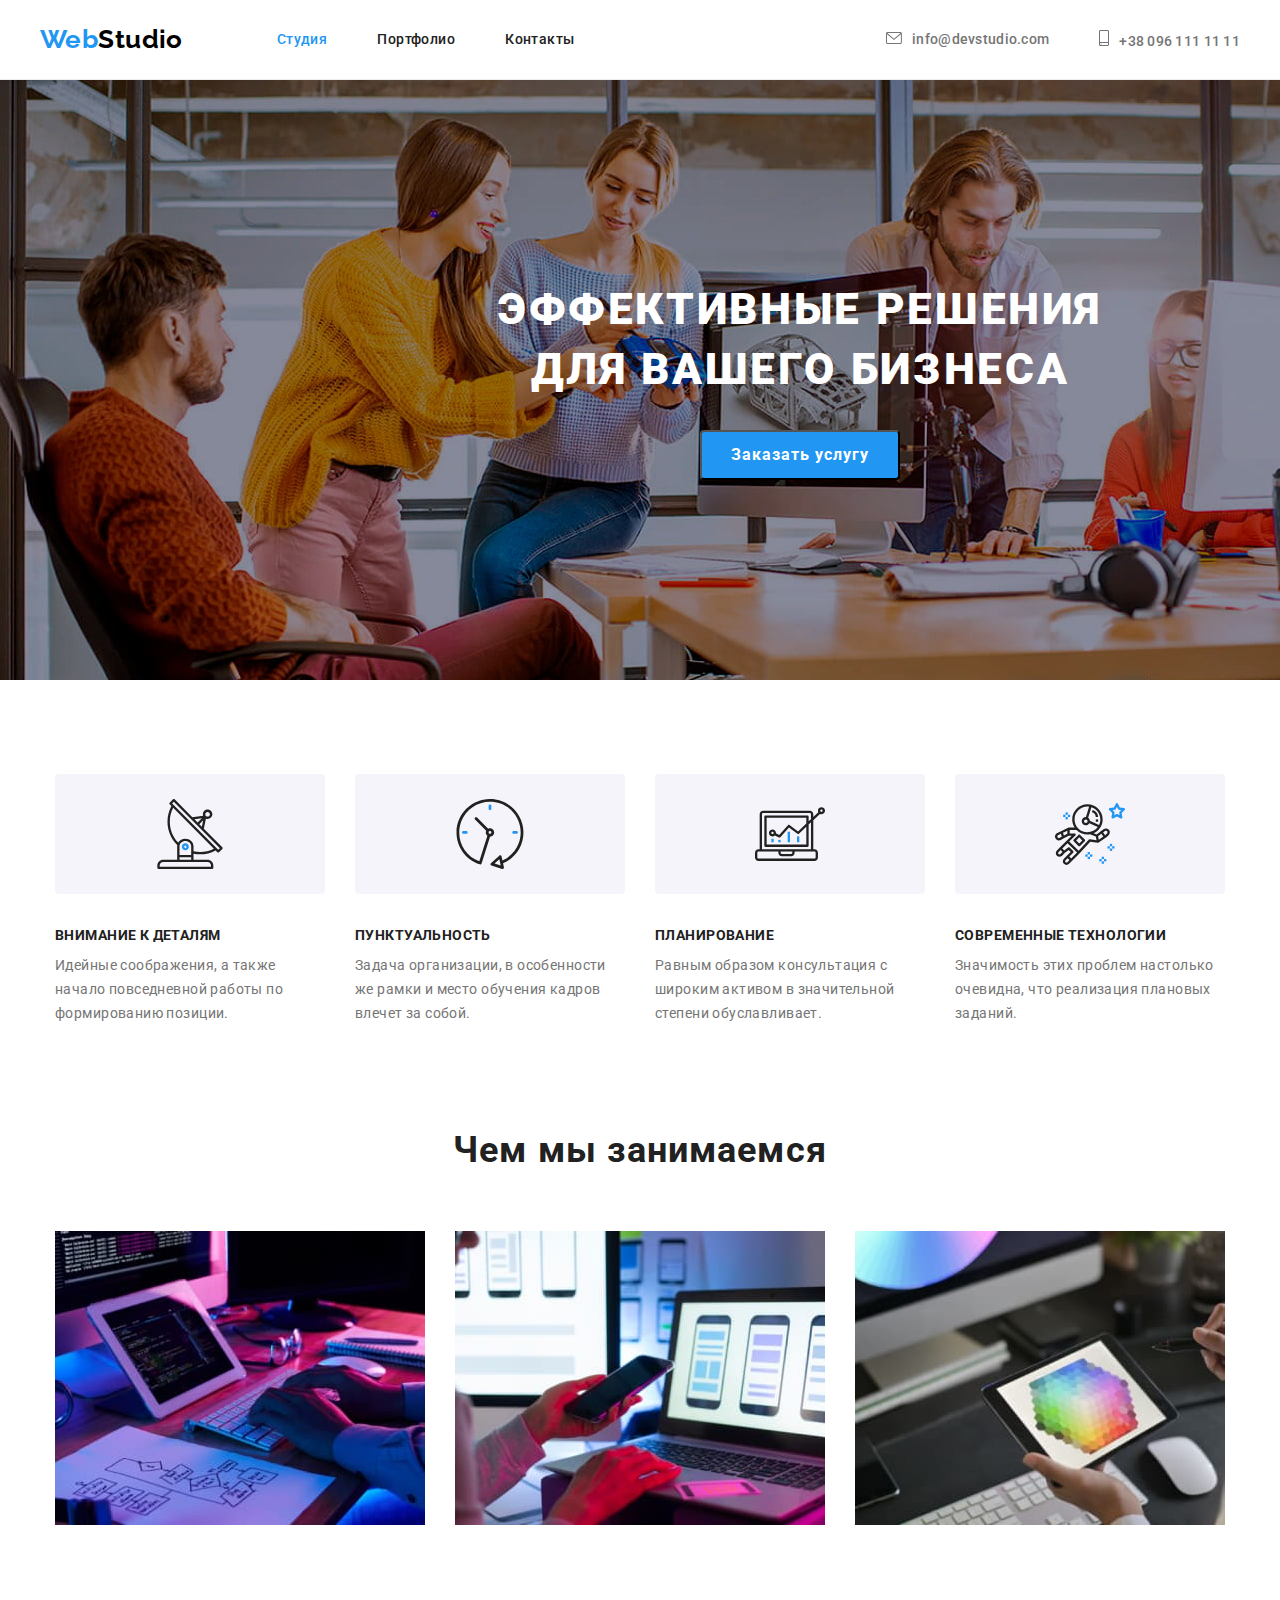
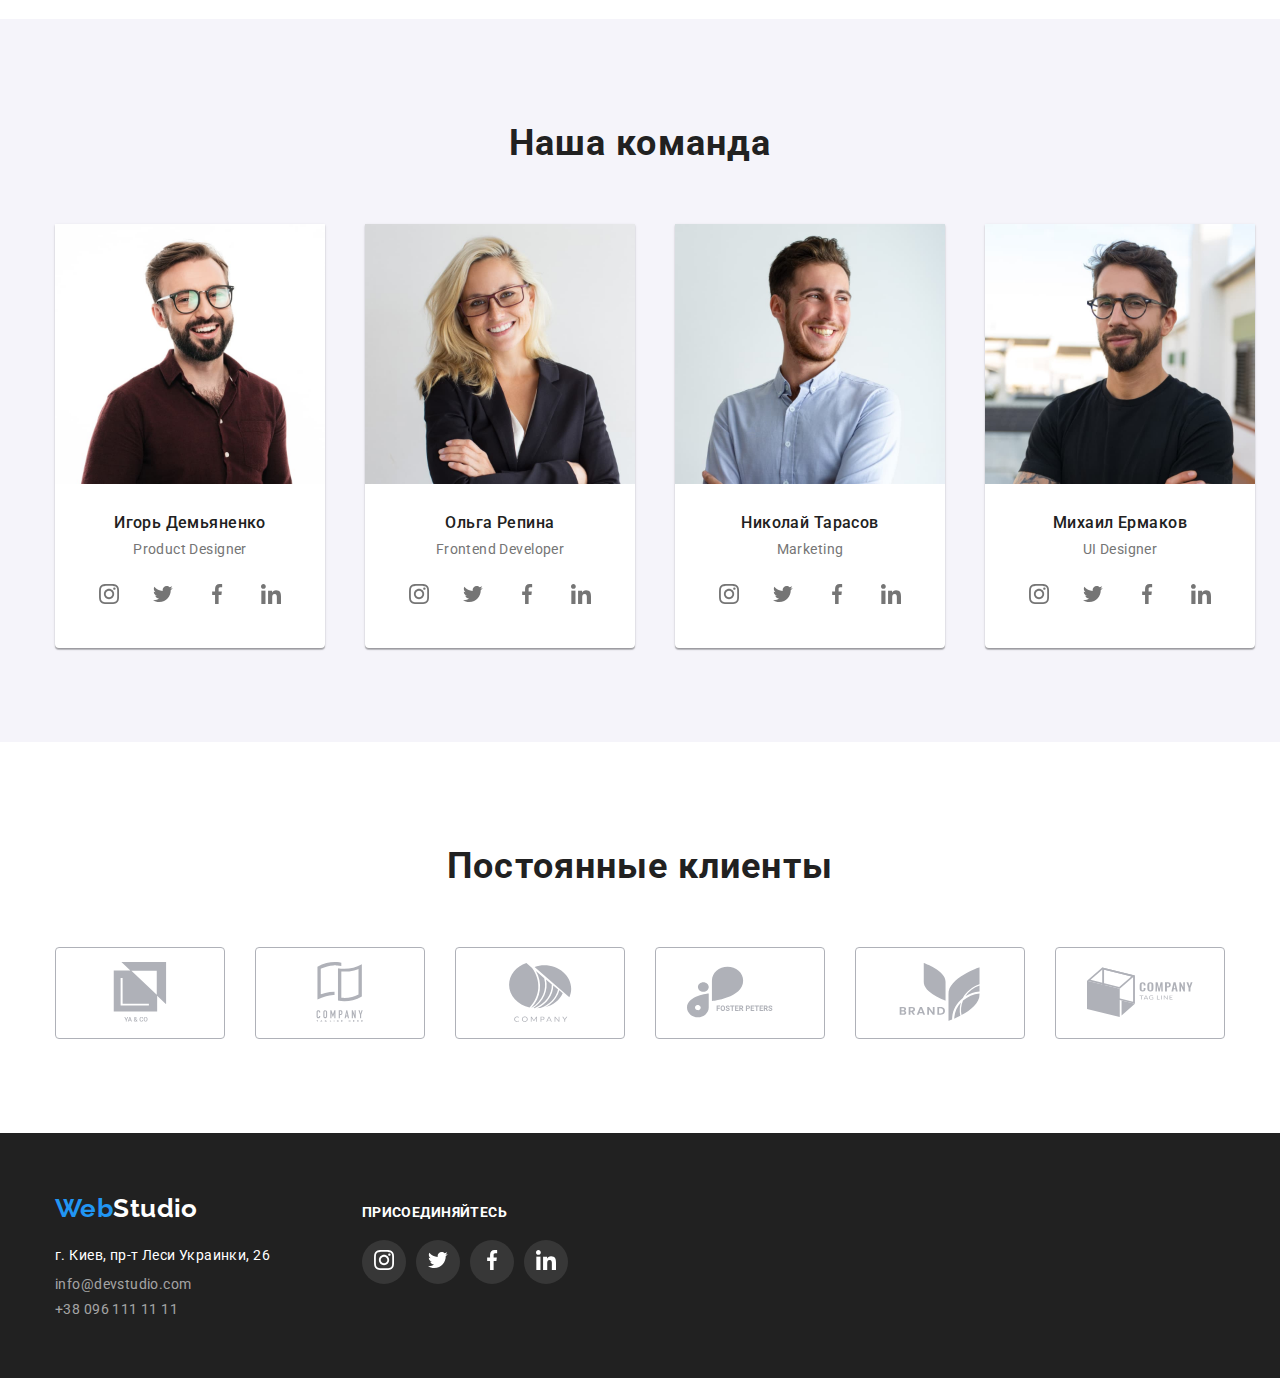
==== index.html @ beac00eb "Initial commit" ====
<!DOCTYPE html>
<html lang="ru">
  <head>
    <meta charset="UTF-8" />
    <meta http-equiv="X-UA-Compatible" content="IE=edge" />
    <meta name="viewport" content="width=device-width, initial-scale=1.0" />
    <link rel="preconnect" href="https://fonts.googleapis.com" />
    <link rel="preconnect" href="https://fonts.gstatic.com" crossorigin />
    <link
      href="https://fonts.googleapis.com/css2?family=Raleway:wght@700&family=Roboto:wght@400;500;700;900&display=swap"
      rel="stylesheet"
    />
    <link
      rel="stylesheet"
      href="https://cdnjs.cloudflare.com/ajax/libs/modern-normalize/1.1.0/modern-normalize.css"
    />
    <link rel="stylesheet" href="./css/style.css" />
    <title>WebStudio</title>
  </head>
  <body>
    <header class="header">
      <div class="container">
        <a class="logo link" href="./index.html">Web<span class="logo-secondary">Studio</span></a>
        <nav class="nav">
          <ul class="nav-list list">
            <li class="nav-list-item">
              <a class="nav-link link current" href="./index.html">Студия</a>
            </li>
            <li class="nav-list-item">
              <a class="nav-link link" href="./portfolio.html">Портфолио</a>
            </li>
            <li class="nav-list-item"><a class="nav-link link" href="">Контакты</a></li>
          </ul>
        </nav>
        <ul class="header-list list">
          <li class="header-list-item">
         
              <a class="header-link link" href="mailto:info@devstudio.com"><svg class="header-list-icon" width="16" height="12">
                <use href="./img/symbol-defs-notomg.svg#icon-envelope"></use>
              </svg>info@devstudio.com</a>
            
          </li>
          <li class="header-list-item">
            
            <a class="header-link link" href="tel:+380961111111"><svg class="header-list-icon" width="10" height="16">
              <use href="./img/symbol-defs-notomg.svg#icon-smartphone"></use>
            </svg>+38 096 111 11 11</a>
          </li>
        </ul>
      </div>
    </header>
    <main>
      <section class="hero">
        <h1 class="hero-title">
          Эффективные решения<br />
          для вашего бизнеса
        </h1>
        <button class="hero-button" type="button">Заказать услугу</button>
      </section>
      <!--Second section- About us-->
      <section class="about-us section">
        <div class="container">
          <h2 class="visually-hidden">Преимущества</h2>
          <ul class="about-list list">
            <li class="about-list-item">
              <svg class="about-icon">
                <use href="./img/symbol-defs-notomg.svg#icon-antenna"></use>
              </svg>
              <h3 class="about-us-title">Внимание к деталям</h3>
              <p class="about-txt">
                Идейные соображения, а также начало повседневной работы по формированию позиции.
              </p>
            </li>
            <li class="about-list-item">
              <svg class="about-icon">
                <use href="./img/symbol-defs-notomg.svg#icon-clock"></use>
              </svg>
              <h3 class="about-us-title">Пунктуальность</h3>
              <p class="about-txt">
                Задача организации, в особенности же рамки и место обучения кадров влечет за собой.
              </p>
            </li>
            <li class="about-list-item">
              <svg class="about-icon">
                <use href="./img/symbol-defs-notomg.svg#icon-diagram"></use>
              </svg>
              <h3 class="about-us-title">Планирование</h3>
              <p class="about-txt">
                Равным образом консультация с широким активом в значительной степени обуславливает.
              </p>
            </li>
            <li class="about-list-item">
              <svg class="about-icon">
                <use href="./img/symbol-defs-notomg.svg#icon-astronaut"></use>
              </svg>
              <h3 class="about-us-title">Современные технологии</h3>
              <p class="about-txt">
                Значимость этих проблем настолько очевидна, что реализация плановых заданий.
              </p>
            </li>
          </ul>
        </div>
      </section>
      <!--3 section Works-->
      <section class="works section">
        <div class="container">
          <h2 class="title">Чем мы занимаемся</h2>
          <ul class="works-list list">
            <li class="worl-list-item">
              <a class="work-list-link link" href="./index.html">
                <img src="./img/wedo/squoosh/wedo1.jpg" alt="Кодинг" width="370" />
              </a>
            </li>
            <li class="worl-list-item">
              <a class="work-list-link link" href="">
                <img
                  src="./img/wedo/squoosh/wedo2.jpg"
                  alt="Прототипы мбильных приложений на ноутбуке"
                  width="370"
                />
              </a>
            </li>
            <li class="worl-list-item">
              <a class="work-list-link link" href="">
                <img
                  src="./img/wedo/squoosh/wedo3.jpg"
                  alt="Дизайнер выбирает цвет на цифровой палитре"
                  width="370"
                />
              </a>
            </li>
          </ul>
        </div>
      </section>
      <!--4 section Our team-->
      <section class="team section">
        <div class="container">
          <h2 class="title">Наша команда</h2>
          <ul class="team-list list container">
            <li class="team-list-item">
              <img src="./img/team/squoosh/team1.jpg" alt="Игорь Демьяненко" width="270" />
              <h3 class="team-title">Игорь Демьяненко</h3>
              <p class="team-text" lang="en">Product Designer</p>
              <ul class="team-soc-list list">
                <li class="t-soc-item"><a href="">
                  <svg class="t-soc-icons">
                    <use href="./img/symbol-defs-notomg.svg#icon-instagram"></use>
                  </svg>
                </a></li>
                <li class="t-soc-item"><a href="">
                  <svg class="t-soc-icons">
                    <use href="./img/symbol-defs-notomg.svg#icon-twitter"></use>
                  </svg>
                </a></li>
                <li class="t-soc-item"><a href="">
                  <svg class="t-soc-icons">
                    <use href="./img/symbol-defs-notomg.svg#icon-facebook"></use>
                  </svg>
                </a></li>
                <li class="t-soc-item"><a href="">
                  <svg class="t-soc-icons">
                    <use href="./img/symbol-defs-notomg.svg#icon-linkedin"></use>
                  </svg>
                </a></li>
              </ul>
            </li>
            <li class="team-list-item">
              <img src="img/team/squoosh/team2.jpg" alt="Ольга Репина" width="270" />
              <h3 class="team-title">Ольга Репина</h3>
              <p class="team-text" lang="en">Frontend Developer</p>
              <ul class="team-soc-list list">
                <li class="t-soc-item"><a href="">
                  <svg class="t-soc-icons">
                    <use href="./img/symbol-defs-notomg.svg#icon-instagram"></use>
                  </svg>
                </a></li>
                <li class="t-soc-item"><a href="">
                  <svg class="t-soc-icons">
                    <use href="./img/symbol-defs-notomg.svg#icon-twitter"></use>
                  </svg>
                </a></li>
                <li class="t-soc-item"><a href="">
                  <svg class="t-soc-icons">
                    <use href="./img/symbol-defs-notomg.svg#icon-facebook"></use>
                  </svg>
                </a></li>
                <li class="t-soc-item"><a href="">
                  <svg class="t-soc-icons">
                    <use href="./img/symbol-defs-notomg.svg#icon-linkedin"></use>
                  </svg>
                </a></li>
              </ul>
            </li>
            <li class="team-list-item">
              <img src="./img/team/squoosh/team3.jpg" alt="Николай Тарасов" width="270" />
              <h3 class="team-title">Николай Тарасов</h3>
              <p class="team-text" lang="en">Marketing</p>
              <ul class="team-soc-list list">
                <li class="t-soc-item"><a href="">
                  <svg class="t-soc-icons">
                    <use href="./img/symbol-defs-notomg.svg#icon-instagram"></use>
                  </svg>
                </a></li>
                <li class="t-soc-item"><a href="">
                  <svg class="t-soc-icons">
                    <use href="./img/symbol-defs-notomg.svg#icon-twitter"></use>
                  </svg>
                </a></li>
                <li class="t-soc-item"><a href="">
                  <svg class="t-soc-icons">
                    <use href="./img/symbol-defs-notomg.svg#icon-facebook"></use>
                  </svg>
                </a></li>
                <li class="t-soc-item"><a href="">
                  <svg class="t-soc-icons">
                    <use href="./img/symbol-defs-notomg.svg#icon-linkedin"></use>
                  </svg>
                </a></li>
              </ul>
            </li>
            <li class="team-list-item">
              <img src="./img/team/squoosh/team4.jpg" alt="Михаил Ермаков" width="270" />
              <h3 class="team-title">Михаил Ермаков</h3>
              <p class="team-text" lang="en">UI Designer</p>
              <ul class="team-soc-list list">
                <li class="t-soc-item"><a href="">
                  <svg class="t-soc-icons">
                    <use href="./img/symbol-defs-notomg.svg#icon-instagram"></use>
                  </svg>
                </a></li>
                <li class="t-soc-item"><a href="">
                  <svg class="t-soc-icons">
                    <use href="./img/symbol-defs-notomg.svg#icon-twitter"></use>
                  </svg>
                </a></li>
                <li class="t-soc-item"><a href="">
                  <svg class="t-soc-icons">
                    <use href="./img/symbol-defs-notomg.svg#icon-facebook"></use>
                  </svg>
                </a></li>
                <li class="t-soc-item"><a href="">
                  <svg class="t-soc-icons">
                    <use href="./img/symbol-defs-notomg.svg#icon-linkedin"></use>
                  </svg>
                </a></li>
              </ul>
            </li>
          </ul>
        </div>
      </section>
      <section class="clients section">
        <div class="container">
          <h2 class="title">Постоянные клиенты</h2>
          <ul class="clients-list list">
            <li class="clients-list-item">
              <a class="client-link link" href="">
                <svg class="client-icon">
                <use href="./img/symbol-defs-notomg.svg#icon-client-1"></use>
                </svg>
              </a>
            </li>
            <li class="clients-list-item">
              <a class="client-link link" href="">
                <svg class="client-icon">
                <use href="./img/symbol-defs-notomg.svg#icon-client-2"></use>
                </svg>
              </a>
            </li>
            <li class="clients-list-item">
              <a class="client-link link" href="">
                <svg class="client-icon">
                <use href="./img/symbol-defs-notomg.svg#icon-client-3"></use>
                </svg>
              </a>
            </li>
            <li class="clients-list-item">
              <a class="client-link link" href="">
                <svg class="client-icon">
                <use href="./img/symbol-defs-notomg.svg#icon-client-4"></use>
                </svg>
              </a>
            </li>
            <li class="clients-list-item">
              <a class="client-link link" href="">
                <svg class="client-icon">
                <use href="./img/symbol-defs-notomg.svg#icon-client-5"></use>
                </svg>
              </a>
            </li>
            <li class="clients-list-item">
              <a class="client-link link" href="">
                <svg class="client-icon">
                <use href="./img/symbol-defs-notomg.svg#icon-client-6"></use>
                </svg>
              </a>
            </li>
          </ul>
        </div>
      </section>
      
    </main>
    <footer class="footer">
      <div class="container">
        <div class="footer-nav">
          <a class="logo link" href="./index.html"
          >Web<span class="logo-secondary-footer">Studio</span></a
        >
        <address class="address">
          <ul class="address-list list">
            <li class="address-list-item">
              <a
                class="footer-adress link"
                href="https://www.google.com/maps/place/%D0%B1%D1%83%D0%BB%D1%8C%D0%B2%D0%B0%D1%80+%D0%9B%D0%B5%D1%81%D1%96+%D0%A3%D0%BA%D1%80%D0%B0%D1%97%D0%BD%D0%BA%D0%B8,+26,+%D0%9A%D0%B8%D1%97%D0%B2,+02000/@50.4265807,30.5361971,17z/data=!3m1!4b1!4m5!3m4!1s0x40d4cf0e033ecbe9:0x57a4dffefec77da0!8m2!3d50.4265807!4d30.5383858"
                target="_blank"
                rel="noreferrer noopener"
                >г. Киев, пр-т Леси Украинки, 26</a
              >
            </li>
            <li class="address-list-item">
              <a class="footer-link link" href="mailto:info@devstudio.com">info@devstudio.com</a>
            </li>
            <li class="address-list-item">
              <a class="footer-link link" href="tel:+380961111111">+38 096 111 11 11</a>
            </li>
          </ul>
        </address>
        </div>
        <div class="join-box">
          <h2 class="join-title">Присоединяйтесь</h2>
          <ul class="footer-join-list list">
            <li class="join-item"><a href="">
              <svg class="soc-icons">
                <use href="./img/symbol-defs-notomg.svg#icon-instagram"></use>
              </svg>
            </a></li>
            <li class="join-item"><a href="">
              <svg class="soc-icons">
                <use href="./img/symbol-defs-notomg.svg#icon-twitter"></use>
              </svg>
            </a></li>
            <li class="join-item"><a href="">
              <svg class="soc-icons">
                <use href="./img/symbol-defs-notomg.svg#icon-facebook"></use>
              </svg>
            </a></li>
            <li class="join-item"><a href="">
              <svg class="soc-icons">
                <use href="./img/symbol-defs-notomg.svg#icon-linkedin"></use>
              </svg>
            </a></li>
          </ul>
        </div>
        </div>
    </footer>
  </body>
</html>
---- css/style.css ----
:root {
  --brend-color-: #2196f3;
  --main-text-color-: #757575;
  --logo-sec-color-: #000000;
  --sec-text-color-: #212121;
  --sec-bg-color-: #f5f4fa;
  --white-color: #ffffff;
}

h1,
h2,
h3,
p,
address {
  margin: 0;
}

ul {
  margin: 0;
  padding: 0;
}

img {
  display: block;
  max-width: 100%;
  height: auto;
}

body {
  margin: 0;

  font-family: Roboto, sans-serif;
  color: var(--main-text-color-);
  font-size: 14px;
  line-height: 1.14;
  letter-spacing: 0.03em;
  background-color: var(--white-color);
}
.container {
  width: 1200px;
  padding: 0 15px;
  margin-left: auto;
  margin-right: auto;
}

.title {
  margin-bottom: 50px;

  color: var(--sec-text-color-);
  font-weight: 700;
  font-size: 36px;
  line-height: 1.7;
  text-align: center;
  letter-spacing: 0.03em;
}
.link {
  text-decoration: none;
}

.list {
  list-style: none;
  padding-left: 0;
}
/* NAV */

.header {
  display: flex;
  height: 80px;
  border-bottom: 1px solid #ececec;
}

.header .container {
  display: flex;
  align-items: center;
  padding: 0 15px;

  width: 1200px;

  padding: 0;
  margin-left: auto;
  margin-right: auto;
}

.nav-list {
  display: flex;
}
.nav-list-item {
  margin-right: 50px;
}
.nav-list-item:last-child {
  margin-right: 0;
}
.header-list {
  display: flex;
  margin-left: auto;
  justify-content: flex-end;
  align-items: center;
}
.header-list-item {
  margin-right: 50px;
}
.header-list-item:last-child {
  margin-right: 0;
}
.nav .link {
  color: var(--sec-text-color-);
  font-weight: 500;
}
.nav .link:focus,
.nav .link:hover {
  color: var(--brend-color-);
}

.nav .link.current {
  color: var(--brend-color-);
}

.header-link {
  font-weight: 500;
  letter-spacing: 0.02em;
  color: var(--main-text-color-);
  text-decoration: none;
}

.header-link:hover,
.header-link:focus {
  color: var(--brend-color-);
  }

.header-list-icon {
  fill:var(--main-text-color-);
  margin-right: 10px;
}

.header-link:hover .header-list-icon{
  fill:var(--brend-color-);
}

/* LOGO */
.logo {
  display: flex;
  margin-right: 94px;

  color: var(--brend-color-);

  font-family: Raleway, sans-serif;
  font-style: normal;
  font-weight: 700;
  font-size: 26px;
  line-height: 1.19;
}
.logo-secondary {
  color: var(--logo-sec-color-);
}
.logo-secondary-footer {
  color: var(--white-color);
}
/* HERO */
.hero {
  /* background-color: var(--sec-text-color-); */
  background-image: url(/img/hero-bgi/hero-img-sqw.jpg);
  width: 1600px;
  height: 600px;
  margin: auto;

  top: 80px;
  background-color: rgba(47, 48, 58, 0.4);

  text-align: center;
  padding-top: 200px;
  padding-bottom: 200px;
}

.hero-title {
  margin-bottom: 30px;
  margin-left: auto;
  margin-right: auto;

  color: var(--white-color);
  font-weight: 900;
  font-size: 44px;
  line-height: 1.36;
  text-align: center;
  letter-spacing: 0.06em;
  text-transform: uppercase;
}
.hero-button {
  display: flex;
  margin-left: auto;
  margin-right: auto;
  min-width: 200px;
  min-height: 50px;
  border-radius: 4px;
  align-items: center;
  justify-content: center;

  background-color: var(--brend-color-);
  color: var(--white-color);
  cursor: pointer;
  font-family: inherit;
  font-style: normal;
  font-weight: 700;
  font-size: 16px;
  line-height: 1.87;

  text-align: center;
  letter-spacing: 0.06em;
}

.hero-button:focus,
.hero-button:hover {
  background-color: #188ce8;
}
.section {
  padding: 94px 0;
}

.works {
  padding-top: 0;
}

/* TEAM */
.team {
  padding-bottom: 94px;
  background-color: var(--sec-bg-color-);
}
.team-title .team-text {
  text-align: center;
  font-size: 16px;
  line-height: 1.19;
}

.about-us-title,
.team-title {
  color: var(--sec-text-color-);
  font-weight: 700;
}

.about-us-title {
  margin-bottom: 10px;
}

.about-list {
  display: flex;
}
.about-list-item {
  margin-right: 30px;
  width: 270px;
}

.about-list-item:last-child {
  margin-right: 0;
}

.about-us-title {
  text-transform: uppercase;

  font-size: 14px;
  line-height: 1.14;
}
.about-txt {
  line-height: 1.71;
}

.about-icon {
  background-color: #F5F4FA;
  margin-bottom: 30px;
  width: 270px;
  height: 120px;
  border-radius: 4px;
  padding: 25px 100px;
}

.about-icon:hover {
  box-shadow: 0px 4px 4px 0px #00000040;

}

.works-list {
  display: flex;
  padding: 0;
  justify-content: space-between;
}

.works-list-item {
  margin-right: 30px;
  width: 370px;
  height: 294px;
}

.works-list-item:last-child {
  margin-right: 0;
}

.team-list {
  display: flex;
  justify-content: space-between;
  padding: 0;
}
.team-list-item {
  width: 270px;
  background-color: var(--white-color);
  text-align: center;

  box-shadow: 0px 1px 3px rgba(0, 0, 0, 0.12), 0px 1px 1px rgba(0, 0, 0, 0.14),
    0px 2px 1px rgba(0, 0, 0, 0.2);
  border-radius: 0px 0px 4px 4px;
}

.team-title {
  margin-top: 30px;
  margin-bottom: 10px;

  font-weight: 500;
  font-size: 16px;
}

.team-text {
  margin-bottom: 16px;
}

.team-soc-list {
  display: flex;
  justify-content: center;
  margin-bottom: 30px;
}

.t-soc-item {
  display: flex;
    justify-content: center;
    align-items: center;
    
    margin-right: 10px;
    width: 44px;
    height: 44px;
    border-radius: 50%;
    background-color:var(--white-color);
}

.t-soc-item:last-child {
  margin-right: 0;
}

.t-soc-item:hover, .t-soc-item:focus {
  background-color: var(--brend-color-);
}

.t-soc-icons {
  width: 20px;
  height: 20px;

  fill:var(--main-text-color-);
}

.t-soc-icons:hover, .t-soc-icons:focus {
  fill:var(--white-color);
}

.clients-list {
  display: flex;
}

.clients-list-item {
  display: flex;
  justify-content: center;
  align-items: center;
  
  width: 170px;
  height: 92px;
  padding: 16px 32px;
  border: 1px solid #AFB1B8;
box-sizing: border-box;
border-radius: 4px;
margin-right: 30px;
color: #AFB1B8;
}

.clients-list-item:last-child {
  margin-right: 0;
}

.client-icon{
  width: 106px;
  height: 60px;
  fill: #AFB1B8;
}

.client-icon:hover, .client-icon:focus {
  fill:var(--brend-color-);
}
.clients-list-item:hover, .clients-list-item:focus {
  border-color: var(--brend-color-);
}

/* FOOTER */
.footer {
  
  background-color: var(--sec-text-color-);
  padding-top: 60px;
  padding-bottom: 60px;
}

.footer .container {
  display: flex;
  align-items: baseline;
  
}

.footer-nav {
  display: inline-block;
}

.join-box {
  display: inline-block;
  margin-left: 70px;
   
}
.address {
  margin-top: 20px;
}

.address-list-item {
  margin-bottom: 9px;
}

.address-list-item:last-child {
  margin-bottom: 0;
}

.footer-adress {
  font-style: normal;
  font-weight: 400;
  font-size: 14px;
  line-height: 1.7;
  color: var(--white-color);
}
.footer-adress:focus,
.footer-adress:hover,
.footer-link:hover,
.footer-link:focus {
  color: var(--brend-color-);
}
.footer-link {
  font-style: normal;
  color: rgba(255, 255, 255, 0.6);
}
.address-list {
  padding: 0;
}

/* Join */

.join-title {

font-weight: 700;
font-size: 14px;
line-height: 16px;
letter-spacing: 0.03em;
text-transform: uppercase;

color: var(--white-color);
margin-bottom: 20px;
}

.footer-join-list {
  display: flex;
}
.soc-icons {
  width: 20px;
  height: 20px;

  fill:var(--white-color);
}

.join-item {
  display: flex;
  justify-content: center;
  align-items: center;
  
  margin-right: 10px;
  width: 44px;
  height: 44px;
  border-radius: 50%;
  background-color: rgba(255, 255, 255, 0.1);

}

.join-item:hover {
  background-color: var(--brend-color-);
}
/* PORTFOLIO */

.filter-buttons {
  background-color: var(--sec-bg-color-);
  color: var(--sec-text-color-);
  cursor: pointer;
  font-family: inherit;
  border-color: var(--sec-bg-color-);
  font-weight: 500;
  font-size: 16px;
  line-height: 1.62;
  text-align: center;
  letter-spacing: 0.03em;
  border-radius: 4px;
}

.filter-buttons:focus,
.filter-buttons:hover {
  background-color: var(--brend-color-);
  color: var(--white-color);
  border-color: var(--brend-color-);
  box-shadow: 0px 3px 1px rgba(0, 0, 0, 0.1), 0px 1px 2px rgba(0, 0, 0, 0.08), 0px 2px 2px rgba(0, 0, 0, 0.12);

}
.filter {
  display: flex;
  justify-content: center;
  margin-bottom: 50px;
}

.filter-item {
  margin-right: 8px;
}

.filter-item:last-child {
  margin-right: 0;
}

.cards-list {
  display: flex;
  flex-wrap: wrap;
  padding: 0;
}

.cards-list-item {
  margin-right: 30px;
  margin-bottom: 30px;

  flex-basis: calc((100% - 60px) / 3);
}

.cards-list-item:nth-child(3n) {
  margin-right: 0;
}

.cards-list-item:hover,
.cards-list-item:focus {
  background: var(--white-color);
border: 1px solid #EEEEEE;
box-sizing: border-box;
box-shadow: 0px 1px 1px rgba(0, 0, 0, 0.12), 0px 4px 4px rgba(0, 0, 0, 0.06), 1px 4px 6px rgba(0, 0, 0, 0.16);
}

.card-title {
  margin-bottom: 4px;

  font-style: normal;
  font-weight: 700;
  font-size: 18px;
  line-height: 2;

  letter-spacing: 0.06em;

  color: var(--sec-text-color-);
}
.card-text {
  font-size: 16px;
  line-height: 1.86;
  letter-spacing: 0.03em;

  color: var(--main-text-color-);
}

.card-box {
  padding: 20px 24px;
  border-left: 1px solid #eee;
  border-right: 1px solid #eee;
  border-bottom: 1px solid #eee;
}

.visually-hidden {
  position: absolute;
  white-space: nowrap;
  width: 1px;
  height: 1px;
  overflow: hidden;
  border: 0;
  padding: 0;
  clip: rect(0 0 0 0);
  clip-path: inset(50%);
  margin: -1px;
}
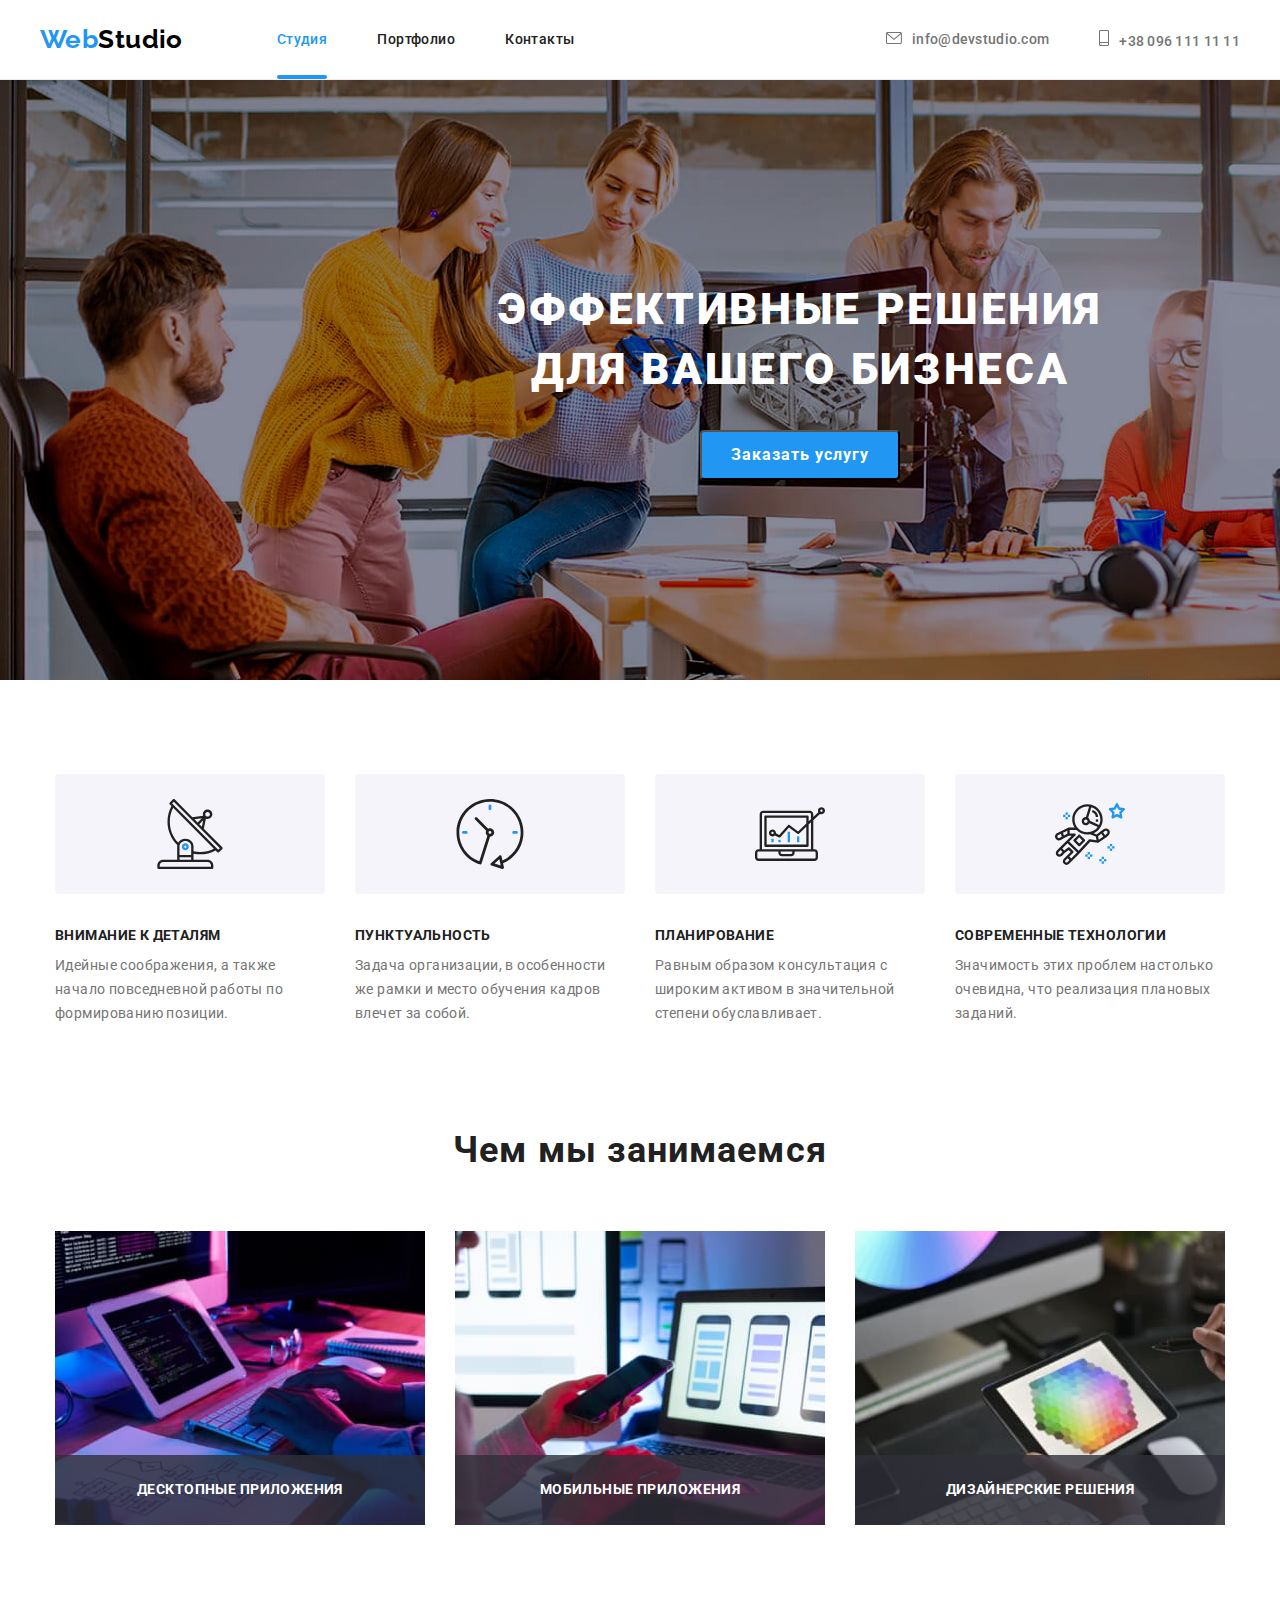
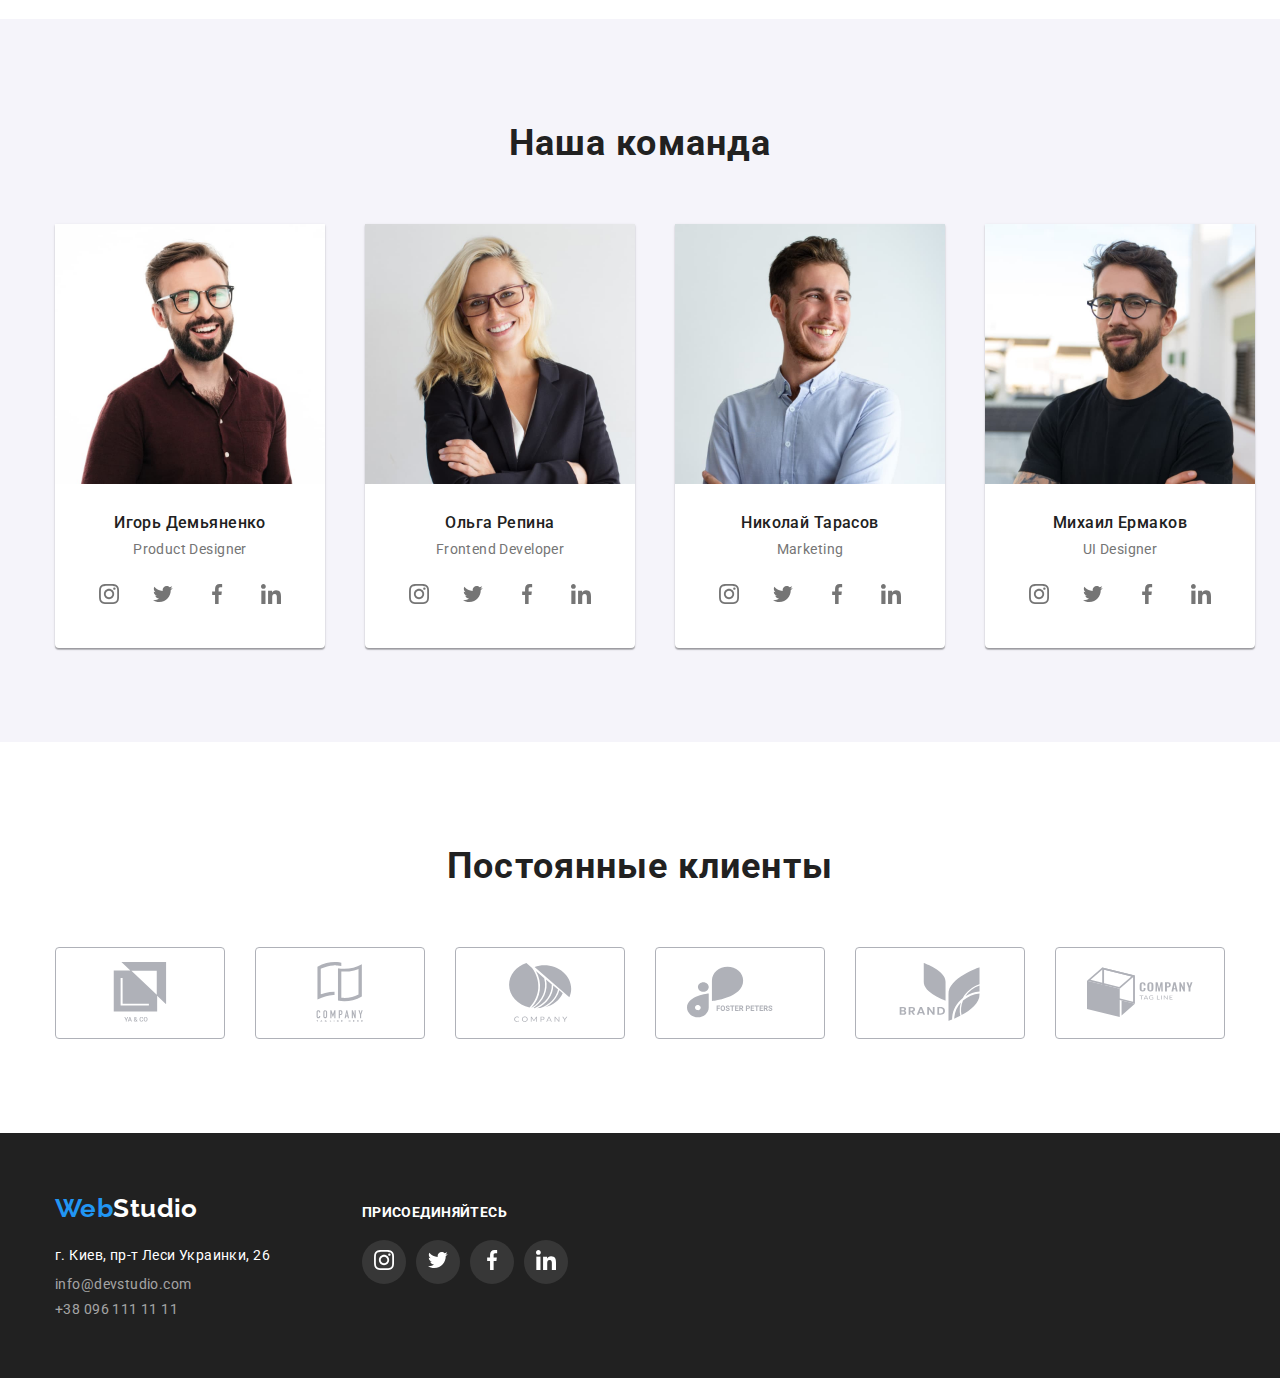
==== commit 14fb12e2: "porfolio descr add" ====
--- a/index.html
+++ b/index.html
@@ -55,7 +55,7 @@
           Эффективные решения<br />
           для вашего бизнеса
         </h1>
-        <button class="hero-button" type="button">Заказать услугу</button>
+        <button class="hero-button" type="button"data-modal-open>Заказать услугу</button>
       </section>
       <!--Second section- About us-->
       <section class="about-us section">
@@ -107,27 +107,38 @@
           <h2 class="title">Чем мы занимаемся</h2>
           <ul class="works-list list">
             <li class="worl-list-item">
-              <a class="work-list-link link" href="./index.html">
-                <img src="./img/wedo/squoosh/wedo1.jpg" alt="Кодинг" width="370" />
-              </a>
+              <div class="work-thumb">
+                <a class="work-list-link link" href="./index.html">
+                  <img src="./img/wedo/squoosh/wedo1.jpg" alt="Кодинг" width="370" />
+                  <p class="work-descr">Десктопные приложения</p>
+                </a>
+              </div>
             </li>
             <li class="worl-list-item">
-              <a class="work-list-link link" href="">
-                <img
-                  src="./img/wedo/squoosh/wedo2.jpg"
-                  alt="Прототипы мбильных приложений на ноутбуке"
-                  width="370"
-                />
-              </a>
+              <div class="work-thumb">
+                <a class="work-list-link link" href="">
+                  <img
+                    src="./img/wedo/squoosh/wedo2.jpg"
+                    alt="Прототипы мобильных приложений"
+                    width="370"
+                  />
+                </a>
+                <p class="work-descr">
+                  Мобильные приложения
+                </p>
+              </div>
             </li>
             <li class="worl-list-item">
-              <a class="work-list-link link" href="">
-                <img
-                  src="./img/wedo/squoosh/wedo3.jpg"
-                  alt="Дизайнер выбирает цвет на цифровой палитре"
-                  width="370"
-                />
-              </a>
+              <div class="work-thumb">
+                <a class="work-list-link link" href="">
+                  <img
+                    src="./img/wedo/squoosh/wedo3.jpg"
+                    alt="Дизайнер выбирает цвет на цифровой палитре"
+                    width="370"
+                  />
+                </a>
+                <p class="work-descr">Дизайнерские решения</p>
+              </div>
             </li>
           </ul>
         </div>
@@ -352,5 +363,13 @@
         </div>
         </div>
     </footer>
+
+
+    <div class="backdrop is-hidden"data-modal>
+      <div class="modal-wrapper">
+        <button type="button" class="modal-button"data-modal-close>X</button>
+      </div>
+    </div>
+    <script src="./js/modal.js"></script>
   </body>
 </html>
--- a/css/style.css
+++ b/css/style.css
@@ -103,18 +103,42 @@
   margin-right: 0;
 }
 .nav .link {
+  position: relative;
+  padding-bottom: 32px;
+  padding-top: 32px;
+
   color: var(--sec-text-color-);
   font-weight: 500;
 }
+
+.nav-list-item .current {
+  color: var(--brend-color-);
+}
+
 .nav .link:focus,
 .nav .link:hover {
   color: var(--brend-color-);
-}
-
-.nav .link.current {
-  color: var(--brend-color-);
-}
-
+
+  transition: color 250ms cubic-bezier(0.4, 0, 0.2, 1);
+}
+
+/* .nav-link .current {
+    color: var(--brend-color-);
+} */
+
+.current:after {
+  content: '';
+  position: absolute;
+  bottom: 0;
+  left: 0;
+
+  display: block;
+  width: 100%;
+  height: 4px;
+  border-radius: 2px;
+  background-color: var(--brend-color-);
+
+}
 .header-link {
   font-weight: 500;
   letter-spacing: 0.02em;
@@ -125,6 +149,7 @@
 .header-link:hover,
 .header-link:focus {
   color: var(--brend-color-);
+  transition: color 250ms cubic-bezier(0.4, 0, 0.2, 1);
   }
 
 .header-list-icon {
@@ -134,6 +159,7 @@
 
 .header-link:hover .header-list-icon{
   fill:var(--brend-color-);
+  transition: color 250ms cubic-bezier(0.4, 0, 0.2, 1);
 }
 
 /* LOGO */
@@ -210,6 +236,8 @@
 .hero-button:focus,
 .hero-button:hover {
   background-color: #188ce8;
+  box-shadow: 0px 4px 4px rgba(0, 0, 0, 0.15);
+  transition: color 250ms cubic-bezier(0.4, 0, 0.2, 1);
 }
 .section {
   padding: 94px 0;
@@ -273,6 +301,7 @@
 
 .about-icon:hover {
   box-shadow: 0px 4px 4px 0px #00000040;
+  transition: color 250ms cubic-bezier(0.4, 0, 0.2, 1);
 
 }
 
@@ -290,6 +319,29 @@
 
 .works-list-item:last-child {
   margin-right: 0;
+}
+
+.work-thumb {
+  position: relative;
+}
+
+.work-descr {
+  display: flex;
+  justify-content: center;
+  align-items: center;
+  
+  position: absolute;
+  left: 0;
+  bottom: 0;
+  width: 100%;
+  height: 70px;
+
+  font-weight: 700;
+text-align: center;
+text-transform: uppercase;
+
+  color: var(--white-color);
+  background: rgba(47, 48, 58, 0.8);
 }
 
 .team-list {
@@ -343,6 +395,7 @@
 
 .t-soc-item:hover, .t-soc-item:focus {
   background-color: var(--brend-color-);
+  transition: color 250ms cubic-bezier(0.4, 0, 0.2, 1);
 }
 
 .t-soc-icons {
@@ -354,6 +407,7 @@
 
 .t-soc-icons:hover, .t-soc-icons:focus {
   fill:var(--white-color);
+  transition: color 250ms cubic-bezier(0.4, 0, 0.2, 1);
 }
 
 .clients-list {
@@ -387,9 +441,11 @@
 
 .client-icon:hover, .client-icon:focus {
   fill:var(--brend-color-);
+  transition: color 250ms cubic-bezier(0.4, 0, 0.2, 1);
 }
 .clients-list-item:hover, .clients-list-item:focus {
   border-color: var(--brend-color-);
+  transition: color 250ms cubic-bezier(0.4, 0, 0.2, 1);
 }
 
 /* FOOTER */
@@ -439,6 +495,7 @@
 .footer-link:hover,
 .footer-link:focus {
   color: var(--brend-color-);
+  transition: color 250ms cubic-bezier(0.4, 0, 0.2, 1);
 }
 .footer-link {
   font-style: normal;
@@ -487,6 +544,7 @@
 
 .join-item:hover {
   background-color: var(--brend-color-);
+  transition: color 250ms cubic-bezier(0.4, 0, 0.2, 1);
 }
 /* PORTFOLIO */
 
@@ -511,6 +569,8 @@
   border-color: var(--brend-color-);
   box-shadow: 0px 3px 1px rgba(0, 0, 0, 0.1), 0px 1px 2px rgba(0, 0, 0, 0.08), 0px 2px 2px rgba(0, 0, 0, 0.12);
 
+  transition: color 250ms cubic-bezier(0.4, 0, 0.2, 1);
+
 }
 .filter {
   display: flex;
@@ -549,7 +609,10 @@
 border: 1px solid #EEEEEE;
 box-sizing: border-box;
 box-shadow: 0px 1px 1px rgba(0, 0, 0, 0.12), 0px 4px 4px rgba(0, 0, 0, 0.06), 1px 4px 6px rgba(0, 0, 0, 0.16);
-}
+
+transition: color 250ms cubic-bezier(0.4, 0, 0.2, 1);
+}
+
 
 .card-title {
   margin-bottom: 4px;
@@ -566,8 +629,7 @@
 .card-text {
   font-size: 16px;
   line-height: 1.86;
-  letter-spacing: 0.03em;
-
+  
   color: var(--main-text-color-);
 }
 
@@ -576,6 +638,41 @@
   border-left: 1px solid #eee;
   border-right: 1px solid #eee;
   border-bottom: 1px solid #eee;
+  
+}
+
+.card-thumb {
+  position: relative;
+  overflow: hidden;
+}
+
+.card-descr {
+  display: flex;
+  padding: 63px 24px;
+  
+  position: absolute;
+  left: 0;
+  top: 0;
+  width: 100%;
+  height: 294px;
+  
+  font-size: 18px;
+  line-height: 1.56;
+ 
+  color: var(--white-color);
+  background: rgba(33, 150, 243, 0.9);
+  
+
+  transform: translateY(100%);
+  transition: transform 500ms;
+}
+.cards-list-item {
+  overflow: hidden;
+}
+
+.cards-list-item:hover .card-descr {
+  transform: translateY(0%);
+
 }
 
 .visually-hidden {
@@ -590,3 +687,54 @@
   clip-path: inset(50%);
   margin: -1px;
 }
+
+.backdrop {
+  position: fixed;
+  width: 100vw;
+  height: 100vh;
+  top: 0;
+  left: 50%;
+  transform: translateX(-50%);
+
+  background-color: rgba(0, 0, 0, 0.2);;
+  opacity: 1;
+  visibility: visible;
+  pointer-events: all;
+
+  transition: opacity 250ms, visibility 250ms;
+
+}
+
+.backdrop.is-hidden {
+  opacity: 0;
+  visibility: hidden;
+  pointer-events: none;
+
+}
+
+.modal-wrapper {
+  position: absolute;
+width: 528px;
+height: 581px;
+top: 50%;
+left: 50%;
+transform: translate(-50%,-50%);
+
+background: var(--white-color);
+box-shadow: 0px 1px 3px rgba(0, 0, 0, 0.12), 0px 1px 1px rgba(0, 0, 0, 0.14), 0px 2px 1px rgba(0, 0, 0, 0.2);
+border-radius: 4px;
+}
+
+.modal-button {
+  position: absolute;
+  top: 8px;
+  right: 8px;
+  border-radius: 50%;
+  width: 30px;
+  height: 30px;
+
+  background: var(--white-color);
+border: 1px solid rgba(0, 0, 0, 0.1);
+box-sizing: border-box;
+
+}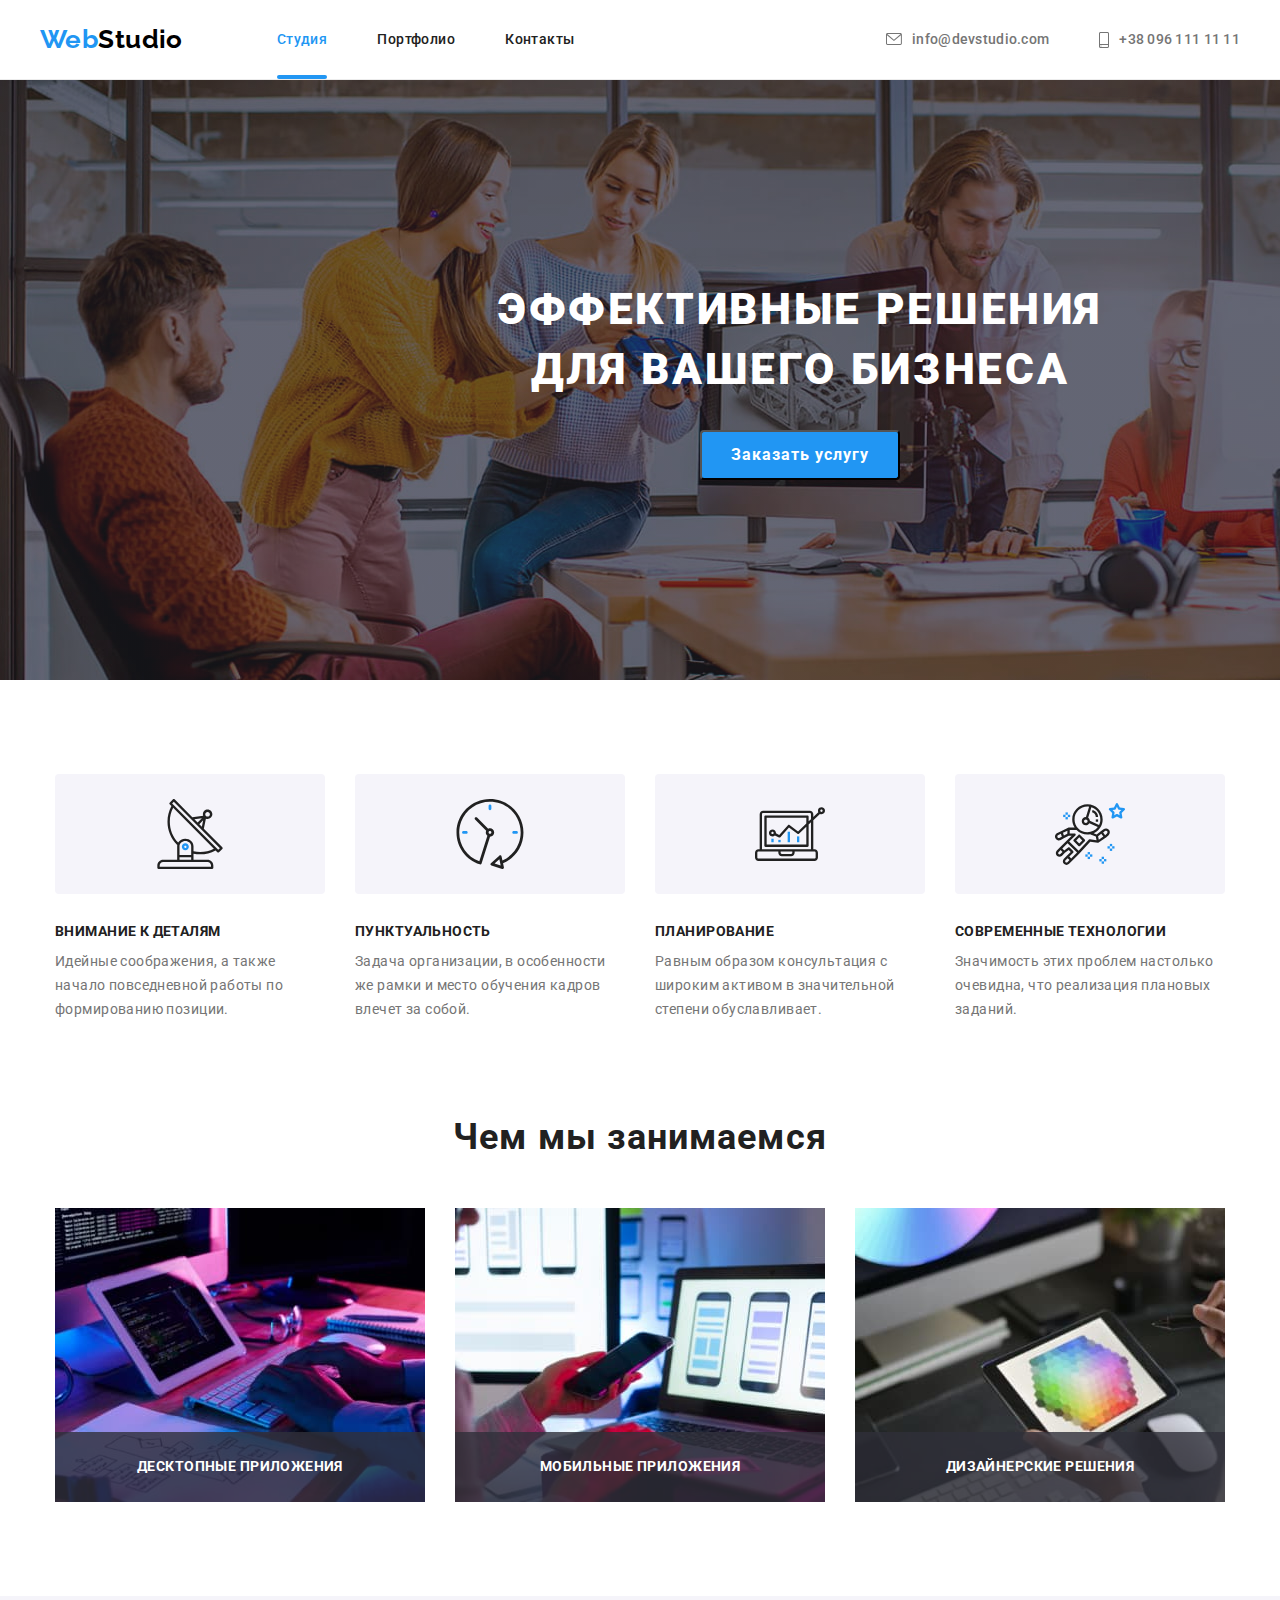
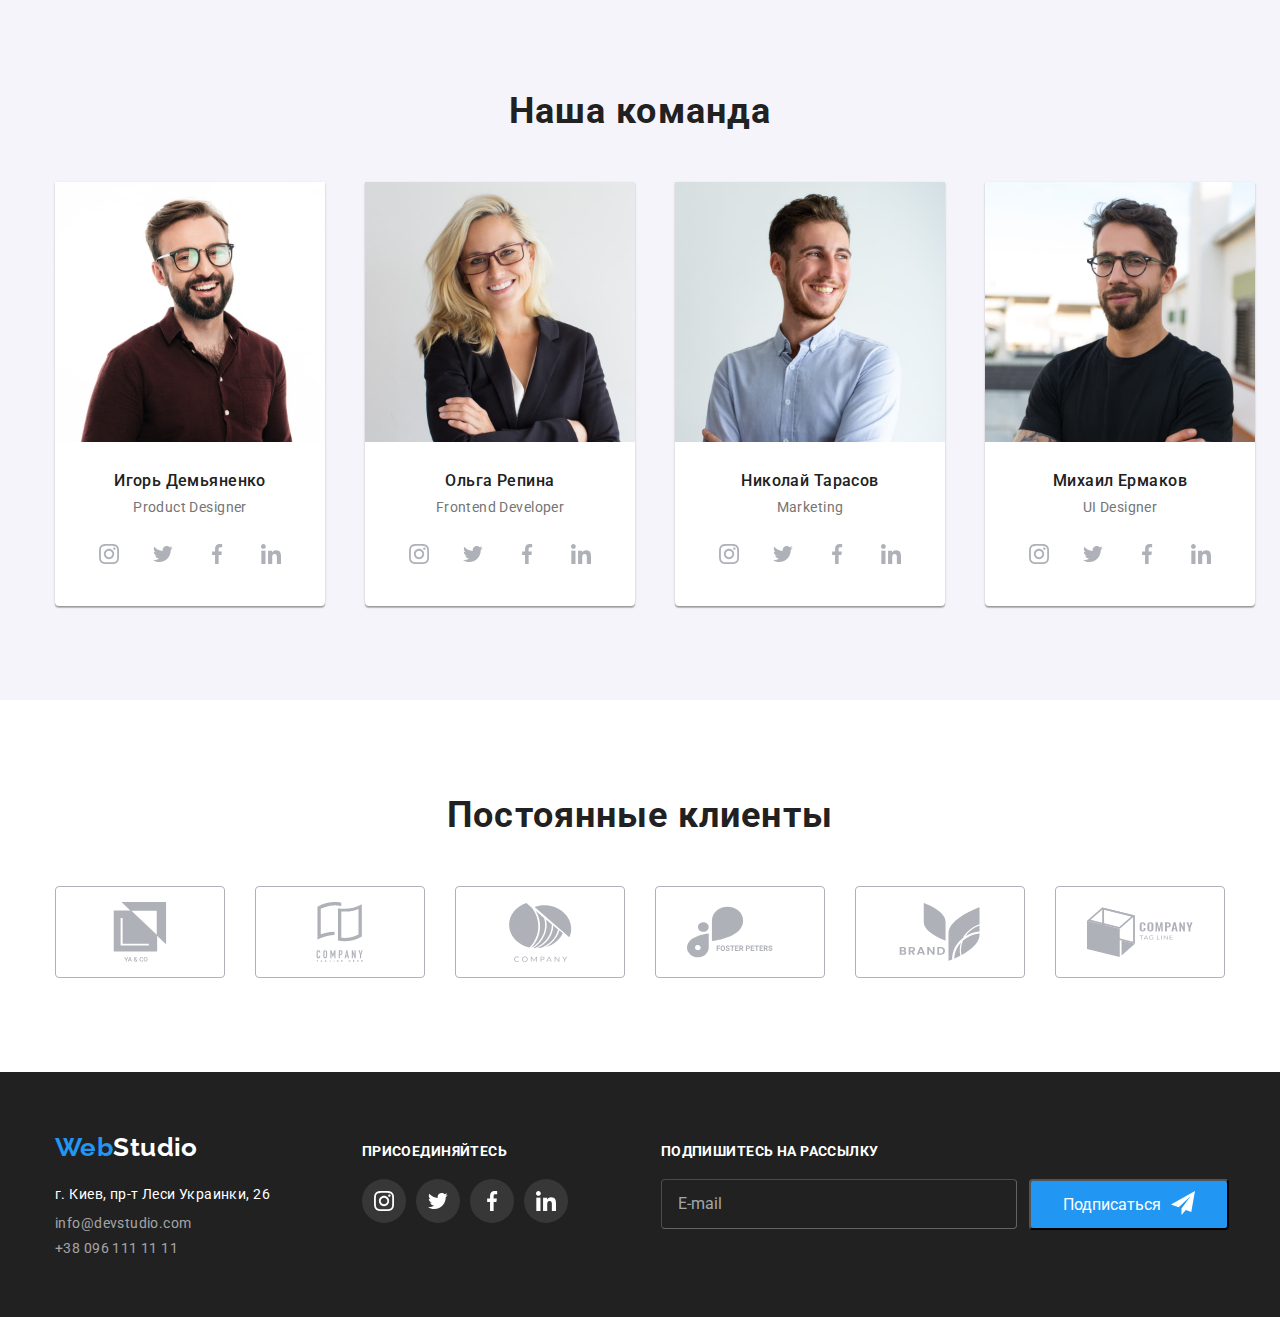
==== commit 864b606a: "6" ====
--- a/index.html
+++ b/index.html
@@ -63,36 +63,44 @@
           <h2 class="visually-hidden">Преимущества</h2>
           <ul class="about-list list">
             <li class="about-list-item">
-              <svg class="about-icon">
-                <use href="./img/symbol-defs-notomg.svg#icon-antenna"></use>
-              </svg>
-              <h3 class="about-us-title">Внимание к деталям</h3>
-              <p class="about-txt">
-                Идейные соображения, а также начало повседневной работы по формированию позиции.
-              </p>
+              <div class="about-box">
+                <svg class="about-icon">
+                  <use href="./img/symbol-defs-notomg.svg#icon-antenna"></use>
+                </svg>
+              </div>
+                <h3 class="about-us-title">Внимание к деталям</h3>
+                <p class="about-txt">
+                  Идейные соображения, а также начало повседневной работы по формированию позиции.
+                </p>
+              
             </li>
             <li class="about-list-item">
+              <div class="about-box">
               <svg class="about-icon">
                 <use href="./img/symbol-defs-notomg.svg#icon-clock"></use>
               </svg>
+            </div>
               <h3 class="about-us-title">Пунктуальность</h3>
               <p class="about-txt">
                 Задача организации, в особенности же рамки и место обучения кадров влечет за собой.
               </p>
             </li>
             <li class="about-list-item">
+              <div class="about-box">
               <svg class="about-icon">
                 <use href="./img/symbol-defs-notomg.svg#icon-diagram"></use>
               </svg>
+            </div>
               <h3 class="about-us-title">Планирование</h3>
               <p class="about-txt">
                 Равным образом консультация с широким активом в значительной степени обуславливает.
               </p>
             </li>
             <li class="about-list-item">
+              <div class="about-box">
               <svg class="about-icon">
                 <use href="./img/symbol-defs-notomg.svg#icon-astronaut"></use>
-              </svg>
+              </svg></div>
               <h3 class="about-us-title">Современные технологии</h3>
               <p class="about-txt">
                 Значимость этих проблем настолько очевидна, что реализация плановых заданий.
@@ -150,112 +158,120 @@
           <ul class="team-list list container">
             <li class="team-list-item">
               <img src="./img/team/squoosh/team1.jpg" alt="Игорь Демьяненко" width="270" />
-              <h3 class="team-title">Игорь Демьяненко</h3>
+              <div class="team-thumb">
+                <h3 class="team-title">Игорь Демьяненко</h3>
               <p class="team-text" lang="en">Product Designer</p>
               <ul class="team-soc-list list">
-                <li class="t-soc-item"><a href="">
+                <li class="t-soc-item"><a class="t-soc-link" href="">
                   <svg class="t-soc-icons">
                     <use href="./img/symbol-defs-notomg.svg#icon-instagram"></use>
                   </svg>
                 </a></li>
-                <li class="t-soc-item"><a href="">
+                <li class="t-soc-item"><a class="t-soc-link" href="">
                   <svg class="t-soc-icons">
                     <use href="./img/symbol-defs-notomg.svg#icon-twitter"></use>
                   </svg>
                 </a></li>
-                <li class="t-soc-item"><a href="">
+                <li class="t-soc-item"><a class="t-soc-link" href="">
                   <svg class="t-soc-icons">
                     <use href="./img/symbol-defs-notomg.svg#icon-facebook"></use>
                   </svg>
                 </a></li>
-                <li class="t-soc-item"><a href="">
+                <li class="t-soc-item"><a class="t-soc-link" href="">
                   <svg class="t-soc-icons">
                     <use href="./img/symbol-defs-notomg.svg#icon-linkedin"></use>
                   </svg>
                 </a></li>
               </ul>
+              </div>
             </li>
             <li class="team-list-item">
               <img src="img/team/squoosh/team2.jpg" alt="Ольга Репина" width="270" />
+              <div class="team-thumb">
               <h3 class="team-title">Ольга Репина</h3>
               <p class="team-text" lang="en">Frontend Developer</p>
               <ul class="team-soc-list list">
-                <li class="t-soc-item"><a href="">
+                <li class="t-soc-item"><a class="t-soc-link" href="">
                   <svg class="t-soc-icons">
                     <use href="./img/symbol-defs-notomg.svg#icon-instagram"></use>
                   </svg>
                 </a></li>
-                <li class="t-soc-item"><a href="">
+                <li class="t-soc-item"><a class="t-soc-link" href="">
                   <svg class="t-soc-icons">
                     <use href="./img/symbol-defs-notomg.svg#icon-twitter"></use>
                   </svg>
                 </a></li>
-                <li class="t-soc-item"><a href="">
+                <li class="t-soc-item"><a class="t-soc-link" href="">
                   <svg class="t-soc-icons">
                     <use href="./img/symbol-defs-notomg.svg#icon-facebook"></use>
                   </svg>
                 </a></li>
-                <li class="t-soc-item"><a href="">
+                <li class="t-soc-item"><a class="t-soc-link" href="">
                   <svg class="t-soc-icons">
                     <use href="./img/symbol-defs-notomg.svg#icon-linkedin"></use>
                   </svg>
                 </a></li>
               </ul>
+              </div>
             </li>
             <li class="team-list-item">
               <img src="./img/team/squoosh/team3.jpg" alt="Николай Тарасов" width="270" />
+              <div class="team-thumb">
               <h3 class="team-title">Николай Тарасов</h3>
               <p class="team-text" lang="en">Marketing</p>
               <ul class="team-soc-list list">
-                <li class="t-soc-item"><a href="">
+                <li class="t-soc-item"><a class="t-soc-link" href="">
                   <svg class="t-soc-icons">
                     <use href="./img/symbol-defs-notomg.svg#icon-instagram"></use>
                   </svg>
                 </a></li>
-                <li class="t-soc-item"><a href="">
+                <li class="t-soc-item"><a class="t-soc-link" href="">
                   <svg class="t-soc-icons">
                     <use href="./img/symbol-defs-notomg.svg#icon-twitter"></use>
                   </svg>
                 </a></li>
-                <li class="t-soc-item"><a href="">
+                <li class="t-soc-item"><a class="t-soc-link" href="">
                   <svg class="t-soc-icons">
                     <use href="./img/symbol-defs-notomg.svg#icon-facebook"></use>
                   </svg>
                 </a></li>
-                <li class="t-soc-item"><a href="">
+                <li class="t-soc-item"><a class="t-soc-link" href="">
                   <svg class="t-soc-icons">
                     <use href="./img/symbol-defs-notomg.svg#icon-linkedin"></use>
                   </svg>
                 </a></li>
               </ul>
+            </div>
             </li>
             <li class="team-list-item">
               <img src="./img/team/squoosh/team4.jpg" alt="Михаил Ермаков" width="270" />
+              <div class="team-thumb">
               <h3 class="team-title">Михаил Ермаков</h3>
               <p class="team-text" lang="en">UI Designer</p>
               <ul class="team-soc-list list">
-                <li class="t-soc-item"><a href="">
+                <li class="t-soc-item"><a class="t-soc-link" href="">
                   <svg class="t-soc-icons">
                     <use href="./img/symbol-defs-notomg.svg#icon-instagram"></use>
                   </svg>
                 </a></li>
-                <li class="t-soc-item"><a href="">
+                <li class="t-soc-item"><a class="t-soc-link" href="">
                   <svg class="t-soc-icons">
                     <use href="./img/symbol-defs-notomg.svg#icon-twitter"></use>
                   </svg>
                 </a></li>
-                <li class="t-soc-item"><a href="">
+                <li class="t-soc-item"><a class="t-soc-link" href="">
                   <svg class="t-soc-icons">
                     <use href="./img/symbol-defs-notomg.svg#icon-facebook"></use>
                   </svg>
                 </a></li>
-                <li class="t-soc-item"><a href="">
+                <li class="t-soc-item"><a class="t-soc-link" href="">
                   <svg class="t-soc-icons">
                     <use href="./img/symbol-defs-notomg.svg#icon-linkedin"></use>
                   </svg>
                 </a></li>
               </ul>
             </li>
+          </div>
           </ul>
         </div>
       </section>
@@ -339,35 +355,120 @@
         <div class="join-box">
           <h2 class="join-title">Присоединяйтесь</h2>
           <ul class="footer-join-list list">
-            <li class="join-item"><a href="">
+            <li class="join-item"><a class="join-link" href="">
               <svg class="soc-icons">
                 <use href="./img/symbol-defs-notomg.svg#icon-instagram"></use>
               </svg>
             </a></li>
-            <li class="join-item"><a href="">
+            <li class="join-item"><a class="join-link" href="">
               <svg class="soc-icons">
                 <use href="./img/symbol-defs-notomg.svg#icon-twitter"></use>
               </svg>
             </a></li>
-            <li class="join-item"><a href="">
+            <li class="join-item"><a class="join-link" href="">
               <svg class="soc-icons">
                 <use href="./img/symbol-defs-notomg.svg#icon-facebook"></use>
               </svg>
             </a></li>
-            <li class="join-item"><a href="">
+            <li class="join-item"><a class="join-link" href="">
               <svg class="soc-icons">
                 <use href="./img/symbol-defs-notomg.svg#icon-linkedin"></use>
               </svg>
             </a></li>
           </ul>
         </div>
+           <div class="subscribe-box">
+            <h3 class="join-title">Подпишитесь на рассылку</h3>
+            <form class="subscribe-form">
+              
+              <label>
+                  <input type="email" class="email-footer" name="email" placeholder="E-mail" />
+              </label>
+              <button type="submit" class="subscribe-btn">
+              <span class="subscribe-btn-text">Подписаться</span>
+              <span class="subscribe-icon">
+              <svg class="send-icon" width="24px" height="24px">
+                          <use href="./img/symbol-defs.svg#icon-send"></use>
+                      </svg>
+              </span>        
+              </button>
+          </form>
+            
+          </div>
+        
         </div>
     </footer>
-
-
+<!-- MODAL -->
     <div class="backdrop is-hidden"data-modal>
       <div class="modal-wrapper">
-        <button type="button" class="modal-button"data-modal-close>X</button>
+        <button type="button" class="modal-close-button"data-modal-close>X</button>
+        
+        <form class="form" autocomplete="off">
+          <b class="modal-text">Оставьте свои данные, мы вам перезвоним</b>
+          <div class="form-field">
+            <label for="name" class="form-label">Имя</label>
+            <input 
+            type="text"
+            class="form-input"
+            name="name"
+            id="name"
+            placeholder=" "
+            />
+            <span class="modal-form-icon"><svg class="icon-user">
+              <use href="./img/symbol-defs.svg#icon-user"></use>
+            </svg></span>
+          </div>
+          <div class="form-field">
+            <label for="phone" class="form-label">Телефон</label>
+            <input 
+            type="tel"
+            class="form-input"
+            name="phone"
+            id="phone"
+            placeholder=" "
+            />
+            <span class="modal-form-icon"><svg class="icon-phone">
+              <use href="./img/symbol-defs.svg#icon-phone"></use>
+            </svg></span>
+          </div>
+          <div class="form-field">
+            <label for="mail" class="form-label">Почта</label>
+            <input 
+            type="email"
+            class="form-input"
+            name="mail"
+            id="mail"
+            placeholder=" "
+            />
+              <svg class="icon-mail">
+              <use href="./img/symbol-defs.svg#icon-mail"></use>
+            </svg>
+          </div>
+          <div class="form-field">
+            <label for="textarea" class="form-label">Комментарий</label>
+            <input 
+            type="textarea"
+            rows="5"
+            class="form-input"
+            name="textarea"
+            id="textarea"
+            placeholder="Введите текст"
+            />
+          </div>
+          <div class="form-field-checkbox">
+            <input 
+            type="checkbox"
+            class="form-input-checkbox"
+            name="checkbox"
+            id="checkbox"
+            />
+            <p class="checkbox-text">Соглашаюсь с рассылкой и принимаю</p>
+            <span><a href="">Условия договора</a></span>
+          </div>
+          <button type="submit" class="modal-send-btn">Отправить</button>
+        </form>
+
+      
       </div>
     </div>
     <script src="./js/modal.js"></script>
--- a/css/style.css
+++ b/css/style.css
@@ -49,7 +49,7 @@
   color: var(--sec-text-color-);
   font-weight: 700;
   font-size: 36px;
-  line-height: 1.7;
+  line-height: 1.17;
   text-align: center;
   letter-spacing: 0.03em;
 }
@@ -109,6 +109,8 @@
 
   color: var(--sec-text-color-);
   font-weight: 500;
+
+  transition: color 250ms cubic-bezier(0.4, 0, 0.2, 1);
 }
 
 .nav-list-item .current {
@@ -118,15 +120,10 @@
 .nav .link:focus,
 .nav .link:hover {
   color: var(--brend-color-);
-
-  transition: color 250ms cubic-bezier(0.4, 0, 0.2, 1);
-}
-
-/* .nav-link .current {
-    color: var(--brend-color-);
-} */
-
-.current:after {
+  }
+
+
+.current::after {
   content: '';
   position: absolute;
   bottom: 0;
@@ -140,26 +137,31 @@
 
 }
 .header-link {
+  display: flex;
+  align-items: center;
+  
   font-weight: 500;
   letter-spacing: 0.02em;
   color: var(--main-text-color-);
   text-decoration: none;
+
+  transition: color 250ms cubic-bezier(0.4, 0, 0.2, 1);
 }
 
 .header-link:hover,
 .header-link:focus {
   color: var(--brend-color-);
-  transition: color 250ms cubic-bezier(0.4, 0, 0.2, 1);
-  }
+    }
 
 .header-list-icon {
   fill:var(--main-text-color-);
   margin-right: 10px;
-}
-
-.header-link:hover .header-list-icon{
+  transition: fill 250ms cubic-bezier(0.4, 0, 0.2, 1);
+}
+
+.header-link:hover .header-list-icon, .header-link:focus .header-list-icon {
   fill:var(--brend-color-);
-  transition: color 250ms cubic-bezier(0.4, 0, 0.2, 1);
+  
 }
 
 /* LOGO */
@@ -183,14 +185,18 @@
 }
 /* HERO */
 .hero {
-  /* background-color: var(--sec-text-color-); */
-  background-image: url(/img/hero-bgi/hero-img-sqw.jpg);
+  background-color: var(--sec-text-color-);
+  background-image: linear-gradient(
+    to bottom,
+    rgba(47, 48, 58, 0.4),
+      rgba(47, 48, 58, 0.4)),
+      url(../img/hero-bgi/hero-img-sqw.jpg);
+  background-repeat: no-repeat;
+  background-size: contain;
+  background-position: center;
   width: 1600px;
   height: 600px;
   margin: auto;
-
-  top: 80px;
-  background-color: rgba(47, 48, 58, 0.4);
 
   text-align: center;
   padding-top: 200px;
@@ -231,13 +237,15 @@
 
   text-align: center;
   letter-spacing: 0.06em;
+
+  transition: box-shadow 250ms cubic-bezier(0.4, 0, 0.2, 1), color 250ms cubic-bezier(0.4, 0, 0.2, 1);
 }
 
 .hero-button:focus,
 .hero-button:hover {
   background-color: #188ce8;
   box-shadow: 0px 4px 4px rgba(0, 0, 0, 0.15);
-  transition: color 250ms cubic-bezier(0.4, 0, 0.2, 1);
+  
 }
 .section {
   padding: 94px 0;
@@ -291,20 +299,27 @@
 }
 
 .about-icon {
+  width: 70px;
+  height: 70px;
+}
+
+.about-box {
+  display: flex;
+  justify-content: center;
+  align-items: center;
+  height: 120px;
+
   background-color: #F5F4FA;
   margin-bottom: 30px;
-  width: 270px;
-  height: 120px;
   border-radius: 4px;
-  padding: 25px 100px;
-}
-
-.about-icon:hover {
+  
+
+  transition: box-shadow 250ms cubic-bezier(0.4, 0, 0.2, 1);
+}
+.about-box:hover {
   box-shadow: 0px 4px 4px 0px #00000040;
-  transition: color 250ms cubic-bezier(0.4, 0, 0.2, 1);
-
-}
-
+}
+ 
 .works-list {
   display: flex;
   padding: 0;
@@ -360,7 +375,6 @@
 }
 
 .team-title {
-  margin-top: 30px;
   margin-bottom: 10px;
 
   font-weight: 500;
@@ -374,78 +388,95 @@
 .team-soc-list {
   display: flex;
   justify-content: center;
-  margin-bottom: 30px;
+}
+
+.team-thumb {
+  padding-top: 30px;
+  padding-bottom: 30px;
 }
 
 .t-soc-item {
-  display: flex;
-    justify-content: center;
-    align-items: center;
-    
     margin-right: 10px;
     width: 44px;
     height: 44px;
-    border-radius: 50%;
     background-color:var(--white-color);
 }
 
 .t-soc-item:last-child {
   margin-right: 0;
-}
-
-.t-soc-item:hover, .t-soc-item:focus {
-  background-color: var(--brend-color-);
-  transition: color 250ms cubic-bezier(0.4, 0, 0.2, 1);
 }
 
 .t-soc-icons {
   width: 20px;
   height: 20px;
 
-  fill:var(--main-text-color-);
-}
-
-.t-soc-icons:hover, .t-soc-icons:focus {
-  fill:var(--white-color);
-  transition: color 250ms cubic-bezier(0.4, 0, 0.2, 1);
-}
-
-.clients-list {
-  display: flex;
-}
-
-.clients-list-item {
+  fill: #AFB1B8;
+  transition: fill 250ms cubic-bezier(0.4, 0, 0.2, 1);
+}
+
+.t-soc-link {
   display: flex;
   justify-content: center;
   align-items: center;
   
+  width: 100%;
+  height: 100%;
+  border-radius: 50%;
+  background-color: var(--white-color);
+
+  transition: background-color 250ms cubic-bezier(0.4, 0, 0.2, 1);
+}
+.t-soc-link:hover, .t-soc-link:focus {
+  background-color: var(--brend-color-);
+  /* fill:var(--white-color); */
+}
+.t-soc-link:hover > .t-soc-icons, .t-soc-link:focus > .t-soc-icons {
+  fill:var(--white-color);
+}
+
+.clients-list {
+  display: flex;
+}
+
+.clients-list-item {
   width: 170px;
   height: 92px;
-  padding: 16px 32px;
-  border: 1px solid #AFB1B8;
-box-sizing: border-box;
-border-radius: 4px;
-margin-right: 30px;
-color: #AFB1B8;
+  margin-right: 30px;
 }
 
 .clients-list-item:last-child {
   margin-right: 0;
+}
+
+.client-link {
+  display: flex;
+  justify-content: center;
+  align-items: center;
+
+  width: 100%;
+  height: 100%;
+
+  border: 1px solid #AFB1B8;
+  box-sizing: border-box;
+  border-radius: 4px;
+  color: #AFB1B8;
+
+  transition: border-color 250ms cubic-bezier(0.4, 0, 0.2, 1);
 }
 
 .client-icon{
   width: 106px;
   height: 60px;
   fill: #AFB1B8;
-}
-
-.client-icon:hover, .client-icon:focus {
-  fill:var(--brend-color-);
-  transition: color 250ms cubic-bezier(0.4, 0, 0.2, 1);
-}
-.clients-list-item:hover, .clients-list-item:focus {
+
+  transition: fill 250ms cubic-bezier(0.4, 0, 0.2, 1);
+}
+
+.client-link:hover, .client-link:focus {
   border-color: var(--brend-color-);
-  transition: color 250ms cubic-bezier(0.4, 0, 0.2, 1);
+}
+.client-link:hover > .client-icon, .client-link:focus > .client-icon {
+    fill:var(--brend-color-);
 }
 
 /* FOOTER */
@@ -489,17 +520,21 @@
   font-size: 14px;
   line-height: 1.7;
   color: var(--white-color);
+
+  transition: color 250ms cubic-bezier(0.4, 0, 0.2, 1);
 }
 .footer-adress:focus,
 .footer-adress:hover,
 .footer-link:hover,
 .footer-link:focus {
   color: var(--brend-color-);
-  transition: color 250ms cubic-bezier(0.4, 0, 0.2, 1);
+  
 }
 .footer-link {
   font-style: normal;
   color: rgba(255, 255, 255, 0.6);
+
+  transition: color 250ms cubic-bezier(0.4, 0, 0.2, 1);
 }
 .address-list {
   padding: 0;
@@ -530,21 +565,99 @@
 }
 
 .join-item {
-  display: flex;
-  justify-content: center;
-  align-items: center;
-  
   margin-right: 10px;
   width: 44px;
   height: 44px;
+  
+}
+
+.join-item:last-child {
+  margin-right: 0;
+}
+
+.join-link {
+  display: flex;
+  justify-content: center;
+  align-items: center;
+
+  width: 100%;
+  height: 100%;
   border-radius: 50%;
   background-color: rgba(255, 255, 255, 0.1);
 
-}
-
-.join-item:hover {
+  transition: background-color 250ms cubic-bezier(0.4, 0, 0.2, 1);
+
+}
+
+.join-link:hover, .join-link:focus {
   background-color: var(--brend-color-);
-  transition: color 250ms cubic-bezier(0.4, 0, 0.2, 1);
+}
+
+.subscribe-box {
+  
+  margin-left: 93px;
+  /* width: 570px; */
+}
+.subscribe-form {
+  display: flex;
+}
+.subscribe-btn {
+  
+  display: flex;
+  align-items: center;
+  justify-content: center;
+  padding: 10px 28px;
+  text-align: center;
+
+  min-width: 200px;
+  min-height: 50px;
+
+  background-color: var(--brend-color-);
+  color: var(--white-color);
+  border-radius: 4px;
+    
+}
+
+.subscribe-btn-text {
+font-family: inherit;
+font-style: 700;
+font-size: 16px;
+line-height: 1,6;
+
+letter-spacing: 6%;
+}
+
+.send-icon {
+  margin-left: 10px;
+  width: 24px;
+  height: 24px;
+  fill: var(--white-color);
+}
+
+.email-footer {
+  padding-left: 16px;
+
+  width: 356px;
+  height: 50px;
+  margin-right: 12px;
+  border-radius: 4px;
+  background-color: transparent;
+  border-color: rgba(255, 255, 255, 0.3);
+  border-width: 1px;
+
+}
+
+.email-footer::placeholder {
+
+
+font-family: Roboto;
+font-size: 16px;
+line-height: 20px;
+letter-spacing: 0,03;
+
+
+color:rgba(255, 255, 255, 0.6);
+
 }
 /* PORTFOLIO */
 
@@ -553,23 +666,25 @@
   color: var(--sec-text-color-);
   cursor: pointer;
   font-family: inherit;
-  border-color: var(--sec-bg-color-);
+  border: transparent;
   font-weight: 500;
   font-size: 16px;
   line-height: 1.62;
   text-align: center;
   letter-spacing: 0.03em;
   border-radius: 4px;
+
+  padding: 6px 22px;
+
+  transition: box-shadow 250ms cubic-bezier(0.4, 0, 0.2, 1), color 250ms cubic-bezier(0.4, 0, 0.2, 1), background-color 250ms cubic-bezier(0.4, 0, 0.2, 1);
+  
 }
 
 .filter-buttons:focus,
 .filter-buttons:hover {
   background-color: var(--brend-color-);
   color: var(--white-color);
-  border-color: var(--brend-color-);
   box-shadow: 0px 3px 1px rgba(0, 0, 0, 0.1), 0px 1px 2px rgba(0, 0, 0, 0.08), 0px 2px 2px rgba(0, 0, 0, 0.12);
-
-  transition: color 250ms cubic-bezier(0.4, 0, 0.2, 1);
 
 }
 .filter {
@@ -585,6 +700,7 @@
 .filter-item:last-child {
   margin-right: 0;
 }
+
 
 .cards-list {
   display: flex;
@@ -595,7 +711,9 @@
 .cards-list-item {
   margin-right: 30px;
   margin-bottom: 30px;
-
+  
+  width: 370px;
+  
   flex-basis: calc((100% - 60px) / 3);
 }
 
@@ -603,16 +721,18 @@
   margin-right: 0;
 }
 
-.cards-list-item:hover,
-.cards-list-item:focus {
-  background: var(--white-color);
-border: 1px solid #EEEEEE;
-box-sizing: border-box;
+.cards-link {
+display: block;
+width: 100%;
+height: 100%;
+
+transition: box-shadow 250ms cubic-bezier(0.4, 0, 0.2, 1);
+}
+
+.cards-link:hover,
+.cards-link:focus {
 box-shadow: 0px 1px 1px rgba(0, 0, 0, 0.12), 0px 4px 4px rgba(0, 0, 0, 0.06), 1px 4px 6px rgba(0, 0, 0, 0.16);
-
-transition: color 250ms cubic-bezier(0.4, 0, 0.2, 1);
-}
-
+}
 
 .card-title {
   margin-bottom: 4px;
@@ -638,15 +758,14 @@
   border-left: 1px solid #eee;
   border-right: 1px solid #eee;
   border-bottom: 1px solid #eee;
-  
-}
-
-.card-thumb {
+    
+}
+.overlay {
   position: relative;
   overflow: hidden;
 }
 
-.card-descr {
+.overlay-descr {
   display: flex;
   padding: 63px 24px;
   
@@ -661,18 +780,13 @@
  
   color: var(--white-color);
   background: rgba(33, 150, 243, 0.9);
-  
-
+    
   transform: translateY(100%);
-  transition: transform 500ms;
-}
-.cards-list-item {
-  overflow: hidden;
-}
-
-.cards-list-item:hover .card-descr {
+  transition: transform 250ms cubic-bezier(0.4, 0, 0.2, 1);
+} 
+
+ .cards-link:hover .overlay-descr, .cards-link:focus .overlay-descr {
   transform: translateY(0%);
-
 }
 
 .visually-hidden {
@@ -701,7 +815,7 @@
   visibility: visible;
   pointer-events: all;
 
-  transition: opacity 250ms, visibility 250ms;
+  transition: opacity 250ms cubic-bezier(0.4, 0, 0.2, 1), visibility 250ms cubic-bezier(0.4, 0, 0.2, 1);
 
 }
 
@@ -725,7 +839,7 @@
 border-radius: 4px;
 }
 
-.modal-button {
+.modal-close-button {
   position: absolute;
   top: 8px;
   right: 8px;
@@ -737,4 +851,107 @@
 border: 1px solid rgba(0, 0, 0, 0.1);
 box-sizing: border-box;
 
+}
+
+.form {
+  display: flex;
+  flex-direction: column;
+  margin: 40px;
+
+}
+.modal-text {
+margin-bottom: 12px;
+  font-family: Roboto;
+font-style: 700;
+font-size: 20px;
+line-height: 23px;
+text-align: center;
+
+letter-spacing: 0,03;
+color: var(--sec-text-color-) ;
+}
+
+.form-field {
+  margin-bottom: 10px;
+  position: relative;
+}
+.form-field-checkbox {
+  display: flex;
+  margin-bottom: 30px;
+}
+.modal-send-btn {
+  margin-left: auto;
+  margin-right: auto;
+
+  text-align: center;
+  min-width: 200px;
+  min-height: 50px;
+  
+  background-color: var(--brend-color-);
+  color: var(--white-color);
+  border-radius: 4px;
+  border: none;
+
+  font-style: 700;
+  font-size: 16px;
+  line-height: 1,6;
+  
+  letter-spacing: 6%;
+
+  transition: box-shadow 250ms cubic-bezier(0.4, 0, 0.2, 1);
+
+}
+
+.modal-send-btn:hover, .modal-send-btn:focus {
+  box-shadow: 0px 4px 4px 0
+  rgba(0, 0, 0, 0.15);
+  cursor: pointer;
+}
+
+.form-input {
+  /* position: relative; */
+  margin-left: auto;
+  margin-right: auto;
+  
+  width: 448px;
+  height: 40px;
+  border-radius: 4px;
+  border: 1px solid rgba(33, 33, 33, 0.2);
+}
+
+.form-field + .modal-form-icon {
+  position: absolute;
+  top: 50%;
+  left: 12px;
+
+  transform: translateY(-50%);
+
+  display: inline-block;
+  width: 18px;
+  height: 18px;
+
+  fill: #212121;
+}
+
+.icon-mail {
+  position: absolute;
+  top: 50%;
+  left: 12px;
+
+  transform: translateY(-50%);
+
+  display: inline-block;
+  
+  width: 15px;
+  height: 12px;
+}
+
+.icon-user {
+  width: 12px;
+  height: 12px;
+}
+
+.icon-phone {
+  width: 13px;
+  height: 13px;
 }